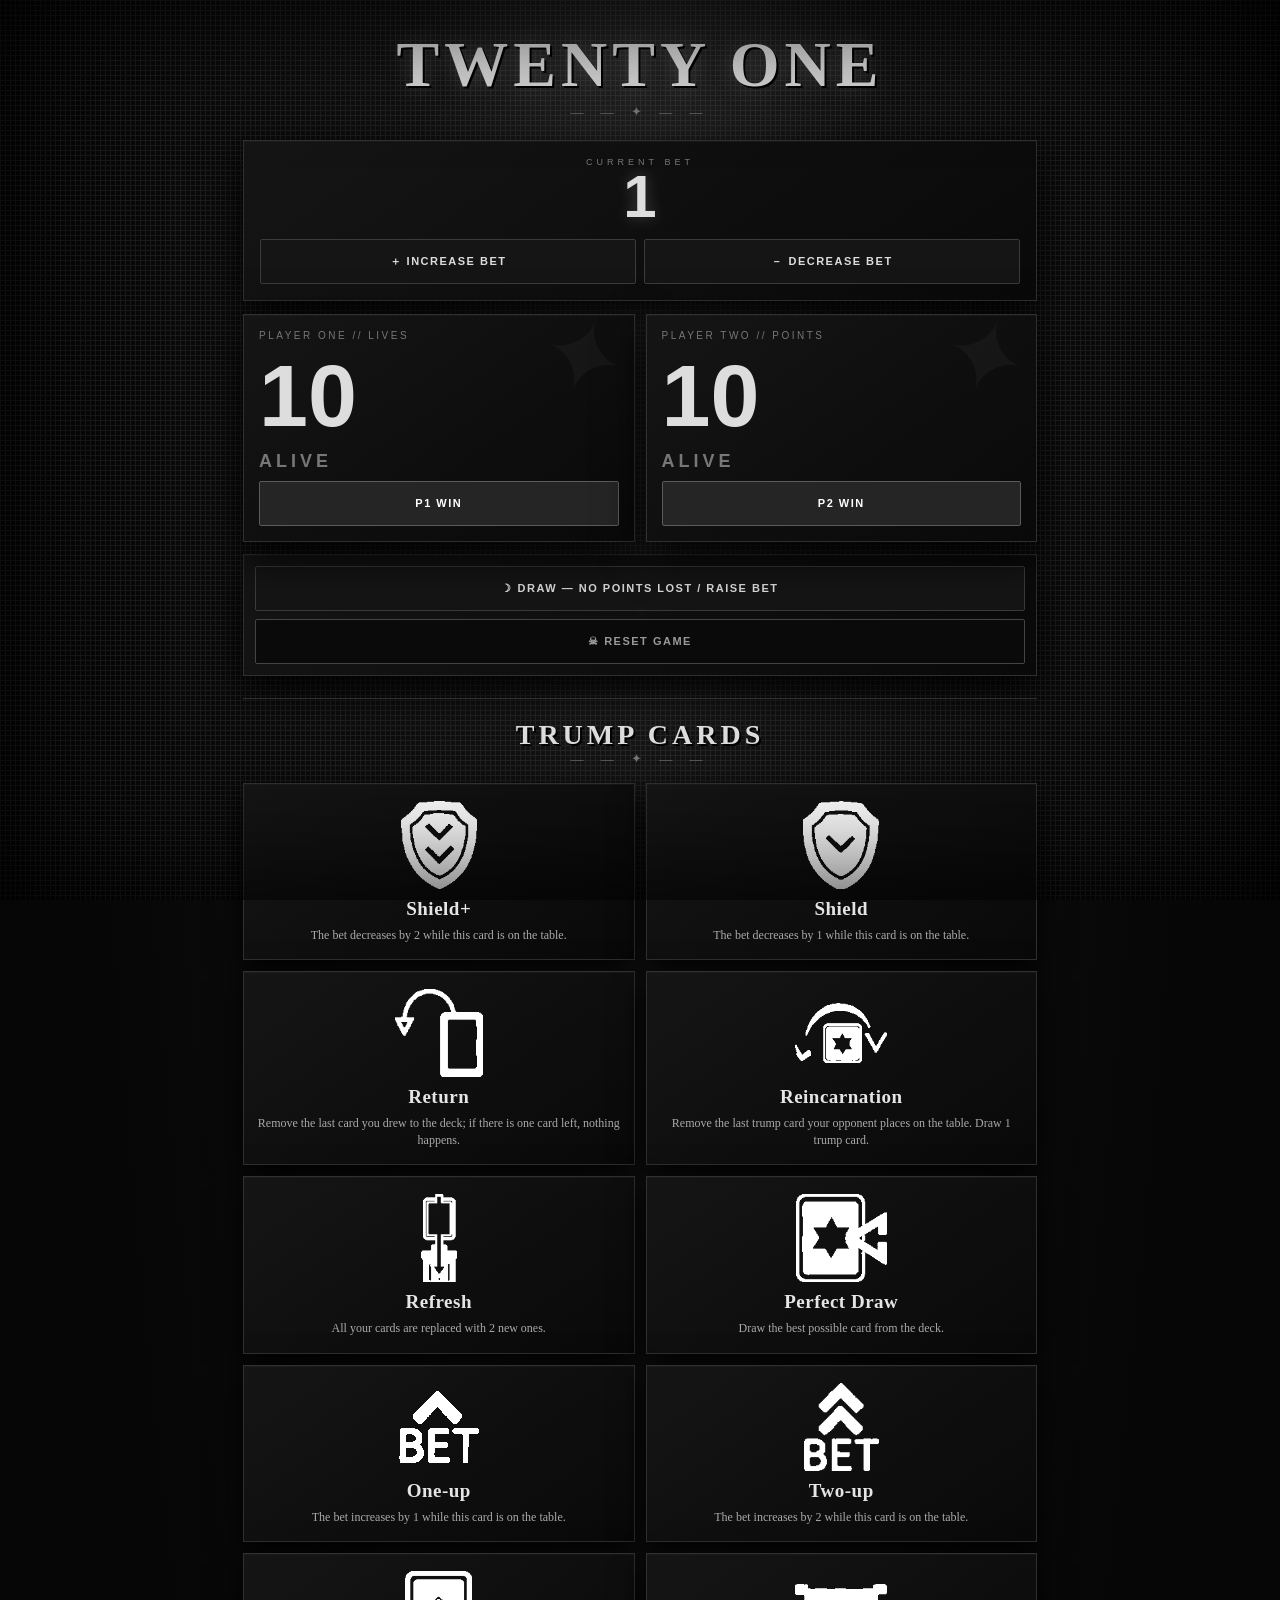
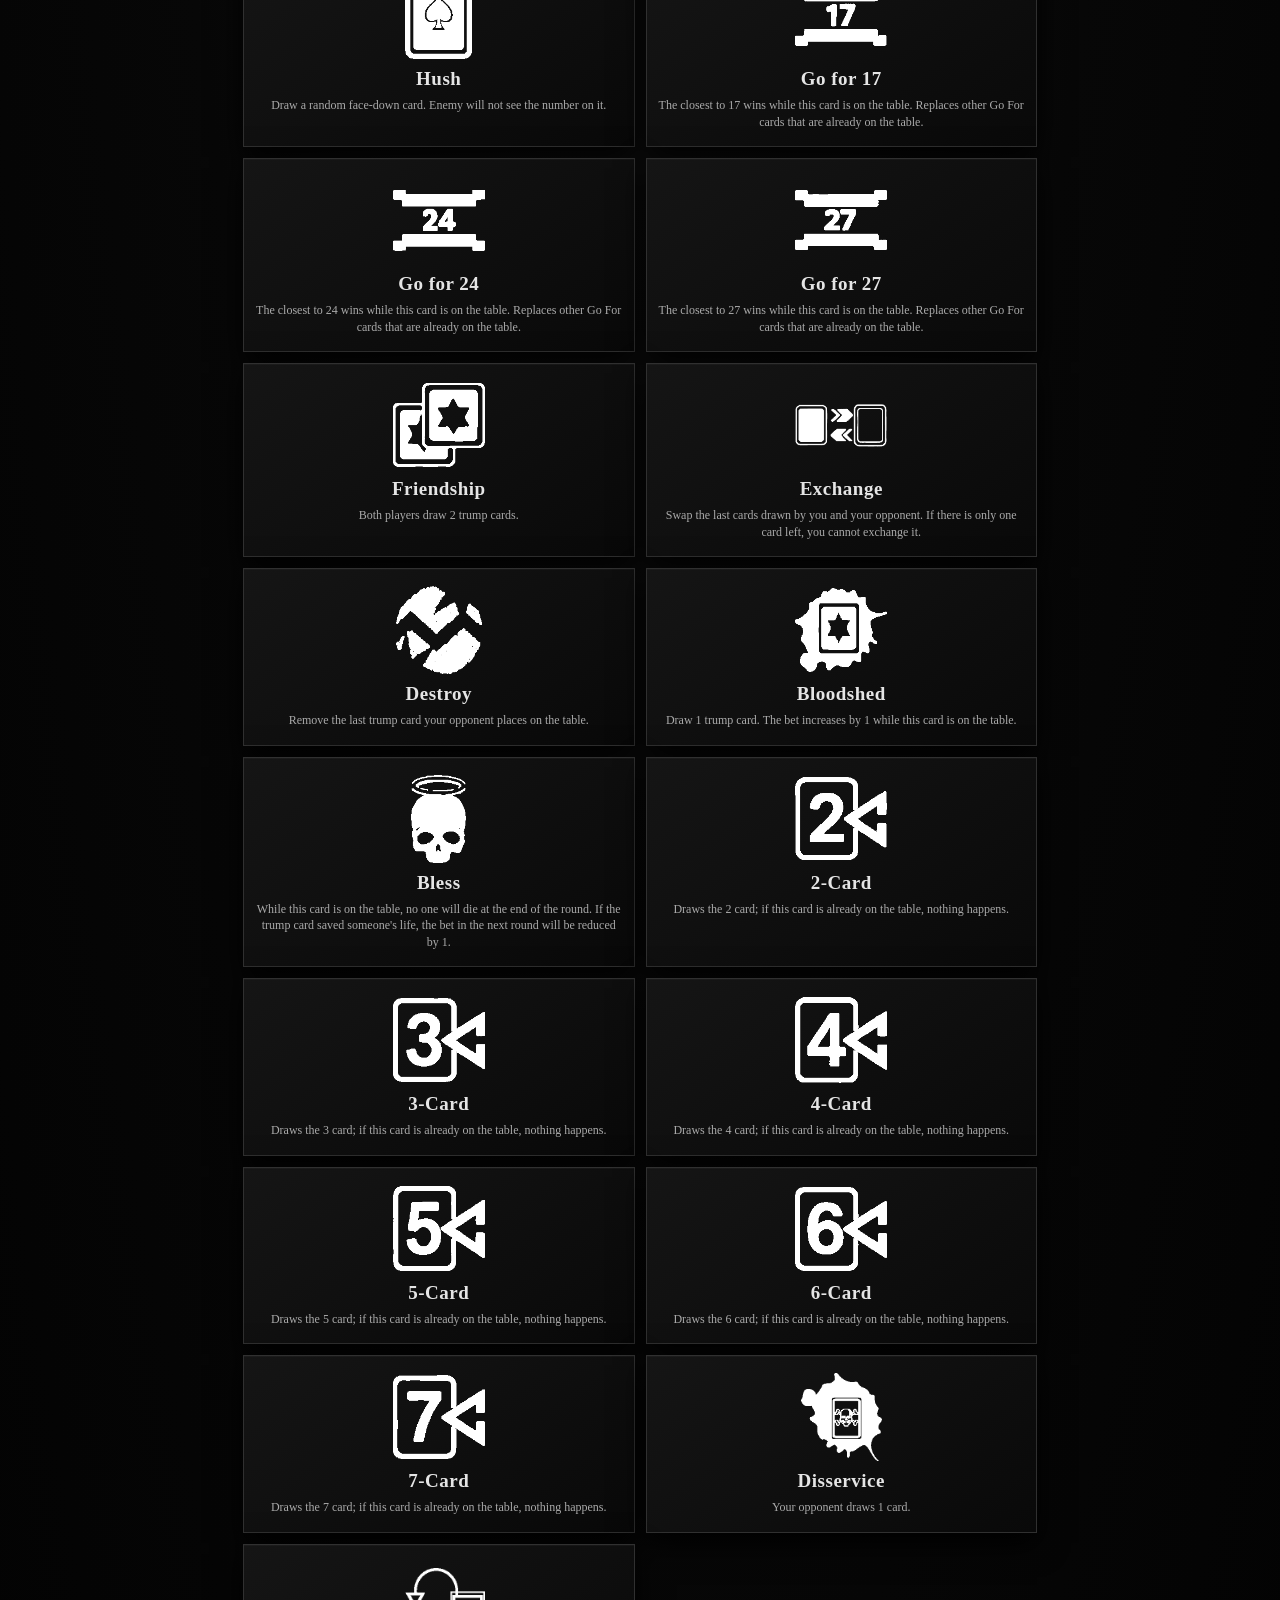
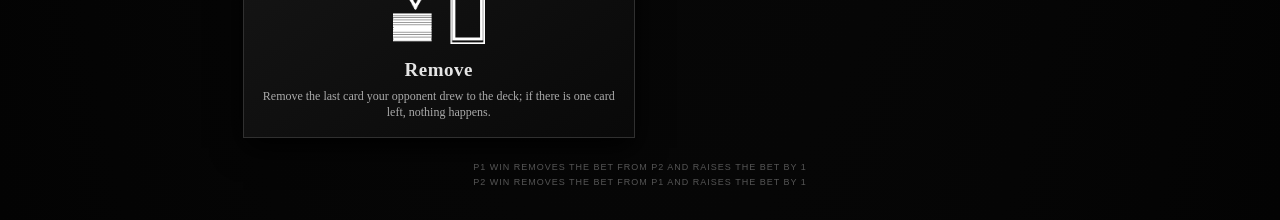
==== twenty-one/index.html @ 905599dc "Add Twenty One counter" ====
<!doctype html>
<html lang="en">
<head>
<meta charset="utf-8">
<meta name="viewport" content="width=device-width,initial-scale=1,maximum-scale=1,user-scalable=no">
<meta name="theme-color" content="#080808">
<title>TWENTY ONE — Gothic Counter</title>
<style>
:root{--bg:#050505;--panel:#101010;--text:#e4e4e4;--muted:#858585;--line:#303030}
*{box-sizing:border-box;-webkit-tap-highlight-color:transparent}
html,body{margin:0;min-height:100%;background:var(--bg);color:var(--text)}
body{font-family:Georgia,"Times New Roman",serif;background:radial-gradient(ellipse at 50% -15%,#292929 0%,#111 27%,#070707 62%,#030303 100%)}
body:before{content:"";position:fixed;inset:0;pointer-events:none;opacity:.075;background-image:linear-gradient(#fff 1px,transparent 1px),linear-gradient(90deg,#fff 1px,transparent 1px);background-size:5px 5px}
body:after{content:"";position:fixed;inset:0;pointer-events:none;box-shadow:inset 0 0 140px #000}
.app{position:relative;width:min(100%,820px);margin:auto;padding:20px 13px 30px}
header{text-align:center;margin:5px 0 20px}
h1{margin:8px 0 2px;font-size:clamp(34px,10vw,64px);font-weight:900;letter-spacing:5px;color:#ddd;text-shadow:2px 2px 0 #000,0 0 22px #aaa5}
.ornament{color:#777;letter-spacing:7px;font-size:13px}
.box,.card,.controls{background:linear-gradient(145deg,#151515,#090909);border:1px solid var(--line);box-shadow:0 14px 40px #000,inset 0 1px #ffffff08}
.betbox{padding:16px;margin-bottom:13px;text-align:center}
.label{font-family:Arial,sans-serif;font-size:9px;letter-spacing:4px;color:#777}
.bet{font-family:Arial,sans-serif;font-size:60px;line-height:1;font-weight:900;color:#ddd;text-shadow:0 0 16px #fff3}
.bet-controls{display:grid;grid-template-columns:1fr 1fr;gap:8px;margin-top:12px}
button{appearance:none;border:1px solid #3b3b3b;background:#151515;color:#ddd;min-height:45px;padding:11px 9px;border-radius:2px;font-family:Arial,sans-serif;font-size:11px;font-weight:800;letter-spacing:1.5px;box-shadow:inset 0 1px #fff08,0 4px 10px #000}
button:active{transform:translateY(1px);background:#292929}
.cards{display:grid;grid-template-columns:1fr 1fr;gap:11px}
.card{padding:15px;position:relative;overflow:hidden}
.card:before{content:"✦";position:absolute;right:8px;top:-16px;color:#444;font-size:100px;transform:rotate(18deg);opacity:.16}
.name{font-family:Arial,sans-serif;font-size:10px;letter-spacing:2.5px;color:#777}
.points{font-family:Arial,sans-serif;font-size:clamp(50px,16vw,88px);line-height:.95;font-weight:900;margin:13px 0;color:#ddd}
.status{height:30px;font-family:Arial,sans-serif;font-size:18px;font-weight:900;letter-spacing:4px;color:#777}
.dead{border-color:#555;background:linear-gradient(145deg,#181818,#050505)}
.dead .points{color:#777;text-decoration:line-through}
.dead .status{color:#aaa}
.won{border-color:#999;box-shadow:0 0 24px #fff2,inset 0 1px #fff2}
.won .status{color:#eee;text-shadow:0 0 10px #fff8}
.actions{display:block}
.win{width:100%;background:#252525;border-color:#5b5b5b;color:#fff}
.controls{margin-top:12px;padding:11px;display:grid;gap:8px}
.full{width:100%}
.danger{background:#0a0a0a;color:#999;border-color:#444}
.hint{margin-top:14px;text-align:center;color:#555;font-family:Arial,sans-serif;font-size:9px;line-height:1.7;letter-spacing:1px;text-transform:uppercase}
@media(max-width:430px){.app{padding-left:9px;padding-right:9px}.card{padding:11px}.points{margin-top:11px}}

.trump-section{margin-top:22px;padding:16px 0 8px;border-top:1px solid #303030}
.trump-heading{text-align:center;margin:4px 0 16px}
.trump-heading h2{font-family:Georgia,"Times New Roman",serif;font-size:28px;letter-spacing:4px;margin:0;color:#ddd;text-shadow:2px 2px #000}
.trump-grid{display:grid;grid-template-columns:repeat(2,minmax(0,1fr));gap:11px}
.trump-card{background:linear-gradient(145deg,#151515,#090909);border:1px solid #303030;box-shadow:0 10px 28px #000,inset 0 1px #ffffff08;padding:15px 12px 16px;text-align:center;min-width:0}
.trump-icon{height:92px;display:flex;align-items:center;justify-content:center;margin-bottom:8px}
.trump-icon img{display:block;max-width:92px;max-height:88px;width:auto;height:auto;filter:none}
.trump-name{font-family:Georgia,"Times New Roman",serif;font-weight:900;font-size:19px;line-height:1.05;letter-spacing:.5px;color:#e5e5e5;margin-bottom:8px}
.trump-desc{font-family:Georgia,"Times New Roman",serif;font-size:12px;line-height:1.38;color:#aaa}
@media(max-width:430px){.trump-section{margin-top:18px}.trump-card{padding:12px 9px 14px}.trump-icon{height:78px}.trump-icon img{max-width:78px;max-height:74px}.trump-name{font-size:17px}.trump-desc{font-size:11px;line-height:1.35}}
</style>
</head>
<body>
<div class="app">
<header>
 <h1>TWENTY ONE</h1>
 <div class="ornament">— — ✦ — —</div>
</header>

<section class="box betbox">
 <div class="label">CURRENT BET</div>
 <div id="bet" class="bet">1</div>
 <div class="bet-controls">
  <button onclick="changeBet(1)">＋ INCREASE BET</button>
  <button onclick="changeBet(-1)">－ DECREASE BET</button>
 </div>
</section>

<section class="cards">
 <div id="p1card" class="card">
  <div class="name">PLAYER ONE // LIVES</div>
  <div id="p1" class="points">10</div>
  <div id="p1status" class="status">ALIVE</div>
  <div class="actions"><button class="win" onclick="win(1)">P1 WIN</button></div>
 </div>
 <div id="p2card" class="card">
  <div class="name">PLAYER TWO // POINTS</div>
  <div id="p2" class="points">10</div>
  <div id="p2status" class="status">ALIVE</div>
  <div class="actions"><button class="win" onclick="win(2)">P2 WIN</button></div>
 </div>
</section>

<section class="controls">
 <button class="full" onclick="draw()">☽ DRAW — NO POINTS LOST / RAISE BET</button>
 <button class="danger full" onclick="resetGame()">☠ RESET GAME</button>
</section>

<section class="trump-section">
 <div class="trump-heading"><h2>TRUMP CARDS</h2><div class="ornament">— — ✦ — —</div></div>
 <div class="trump-grid">
  <article class="trump-card"><div class="trump-icon"><img src="trump-icons/shieldplus.png" alt="Shield+ icon"></div><div class="trump-name">Shield+</div><div class="trump-desc">The bet decreases by 2 while this card is on the table.</div></article>
  <article class="trump-card"><div class="trump-icon"><img src="trump-icons/shield.png" alt="Shield icon"></div><div class="trump-name">Shield</div><div class="trump-desc">The bet decreases by 1 while this card is on the table.</div></article>
  <article class="trump-card"><div class="trump-icon"><img src="trump-icons/return.png" alt="Return icon"></div><div class="trump-name">Return</div><div class="trump-desc">Remove the last card you drew to the deck; if there is one card left, nothing happens.</div></article>
  <article class="trump-card"><div class="trump-icon"><img src="trump-icons/reincarnation.png" alt="Reincarnation icon"></div><div class="trump-name">Reincarnation</div><div class="trump-desc">Remove the last trump card your opponent places on the table. Draw 1 trump card.</div></article>
  <article class="trump-card"><div class="trump-icon"><img src="trump-icons/refresh.png" alt="Refresh icon"></div><div class="trump-name">Refresh</div><div class="trump-desc">All your cards are replaced with 2 new ones.</div></article>
  <article class="trump-card"><div class="trump-icon"><img src="trump-icons/perfect_draw.png" alt="Perfect Draw icon"></div><div class="trump-name">Perfect Draw</div><div class="trump-desc">Draw the best possible card from the deck.</div></article>
  <article class="trump-card"><div class="trump-icon"><img src="trump-icons/one_up.png" alt="One-up icon"></div><div class="trump-name">One-up</div><div class="trump-desc">The bet increases by 1 while this card is on the table.</div></article>
  <article class="trump-card"><div class="trump-icon"><img src="trump-icons/two_up.png" alt="Two-up icon"></div><div class="trump-name">Two-up</div><div class="trump-desc">The bet increases by 2 while this card is on the table.</div></article>
  <article class="trump-card"><div class="trump-icon"><img src="trump-icons/hush.png" alt="Hush icon"></div><div class="trump-name">Hush</div><div class="trump-desc">Draw a random face-down card. Enemy will not see the number on it.</div></article>
  <article class="trump-card"><div class="trump-icon"><img src="trump-icons/go_for_17.png" alt="Go for 17 icon"></div><div class="trump-name">Go for 17</div><div class="trump-desc">The closest to 17 wins while this card is on the table. Replaces other Go For cards that are already on the table.</div></article>
  <article class="trump-card"><div class="trump-icon"><img src="trump-icons/go_for_24.png" alt="Go for 24 icon"></div><div class="trump-name">Go for 24</div><div class="trump-desc">The closest to 24 wins while this card is on the table. Replaces other Go For cards that are already on the table.</div></article>
  <article class="trump-card"><div class="trump-icon"><img src="trump-icons/go_for_27.png" alt="Go for 27 icon"></div><div class="trump-name">Go for 27</div><div class="trump-desc">The closest to 27 wins while this card is on the table. Replaces other Go For cards that are already on the table.</div></article>
  <article class="trump-card"><div class="trump-icon"><img src="trump-icons/friendship.png" alt="Friendship icon"></div><div class="trump-name">Friendship</div><div class="trump-desc">Both players draw 2 trump cards.</div></article>
  <article class="trump-card"><div class="trump-icon"><img src="trump-icons/exchange.png" alt="Exchange icon"></div><div class="trump-name">Exchange</div><div class="trump-desc">Swap the last cards drawn by you and your opponent. If there is only one card left, you cannot exchange it.</div></article>
  <article class="trump-card"><div class="trump-icon"><img src="trump-icons/destroy.png" alt="Destroy icon"></div><div class="trump-name">Destroy</div><div class="trump-desc">Remove the last trump card your opponent places on the table.</div></article>
  <article class="trump-card"><div class="trump-icon"><img src="trump-icons/bloodshed.png" alt="Bloodshed icon"></div><div class="trump-name">Bloodshed</div><div class="trump-desc">Draw 1 trump card. The bet increases by 1 while this card is on the table.</div></article>
  <article class="trump-card"><div class="trump-icon"><img src="trump-icons/bless.png" alt="Bless icon"></div><div class="trump-name">Bless</div><div class="trump-desc">While this card is on the table, no one will die at the end of the round. If the trump card saved someone's life, the bet in the next round will be reduced by 1.</div></article>
  <article class="trump-card"><div class="trump-icon"><img src="trump-icons/2_card.png" alt="2-Card icon"></div><div class="trump-name">2-Card</div><div class="trump-desc">Draws the 2 card; if this card is already on the table, nothing happens.</div></article>
  <article class="trump-card"><div class="trump-icon"><img src="trump-icons/3_card.png" alt="3-Card icon"></div><div class="trump-name">3-Card</div><div class="trump-desc">Draws the 3 card; if this card is already on the table, nothing happens.</div></article>
  <article class="trump-card"><div class="trump-icon"><img src="trump-icons/4_card.png" alt="4-Card icon"></div><div class="trump-name">4-Card</div><div class="trump-desc">Draws the 4 card; if this card is already on the table, nothing happens.</div></article>
  <article class="trump-card"><div class="trump-icon"><img src="trump-icons/5_card.png" alt="5-Card icon"></div><div class="trump-name">5-Card</div><div class="trump-desc">Draws the 5 card; if this card is already on the table, nothing happens.</div></article>
  <article class="trump-card"><div class="trump-icon"><img src="trump-icons/6_card.png" alt="6-Card icon"></div><div class="trump-name">6-Card</div><div class="trump-desc">Draws the 6 card; if this card is already on the table, nothing happens.</div></article>
  <article class="trump-card"><div class="trump-icon"><img src="trump-icons/7_card.png" alt="7-Card icon"></div><div class="trump-name">7-Card</div><div class="trump-desc">Draws the 7 card; if this card is already on the table, nothing happens.</div></article>
  <article class="trump-card"><div class="trump-icon"><img src="trump-icons/disservice.png" alt="Disservice icon"></div><div class="trump-name">Disservice</div><div class="trump-desc">Your opponent draws 1 card.</div></article>
  <article class="trump-card"><div class="trump-icon"><img src="trump-icons/remove.png" alt="Remove icon"></div><div class="trump-name">Remove</div><div class="trump-desc">Remove the last card your opponent drew to the deck; if there is one card left, nothing happens.</div></article>
 </div>
</section>

<div class="hint">
 P1 WIN removes the bet from P2 and raises the bet by 1<br>
 P2 WIN removes the bet from P1 and raises the bet by 1
</div>
</div>

<script>
const DEFAULT={bet:1,p1:10,p2:10};
let s=JSON.parse(localStorage.getItem("twentyOneState")||"null")||{...DEFAULT};

function save(){localStorage.setItem("twentyOneState",JSON.stringify(s));render()}

function render(){
 document.getElementById("bet").textContent=s.bet;
 document.getElementById("p1").textContent=s.p1;
 document.getElementById("p2").textContent=s.p2;
 const p1dead=s.p1<=0,p2dead=s.p2<=0;
 p1card.classList.toggle("dead",p1dead);
 p2card.classList.toggle("dead",p2dead);
 p1card.classList.toggle("won",p2dead&&!p1dead);
 p2card.classList.toggle("won",p1dead&&!p2dead);
 p1status.textContent=p1dead?"DEAD":(p2dead?"WON":"ALIVE");
 p2status.textContent=p2dead?"DEAD":(p1dead?"WON":"ALIVE");
}

function changeBet(n){s.bet=Math.max(0,s.bet+n);save()}

function win(player){
 if(s.p1<=0||s.p2<=0)return;
 const bet=s.bet;
 if(player===1){
   s.p2=Math.max(0,s.p2-bet);
   s.p1+=bet;
 }else{
   s.p1=Math.max(0,s.p1-bet);
   s.p2+=bet;
 }
 s.bet+=1;
 save();
}

function newRound(){
 s.p1=10;s.p2=10;s.bet+=1;save();
}

function draw(){
 if(s.p1<=0||s.p2<=0)return;
 s.bet+=1;
 save();
}

function resetGame(){s={...DEFAULT};save()}
let wakeLock = null;

async function keepScreenAwake(){
  if(!("wakeLock" in navigator)) return;
  try{
    wakeLock = await navigator.wakeLock.request("screen");
  }catch(e){}
}

document.addEventListener("visibilitychange", ()=>{
  if(document.visibilityState === "visible") keepScreenAwake();
});

window.addEventListener("load", keepScreenAwake);

render();
</script>
</body>
</html>
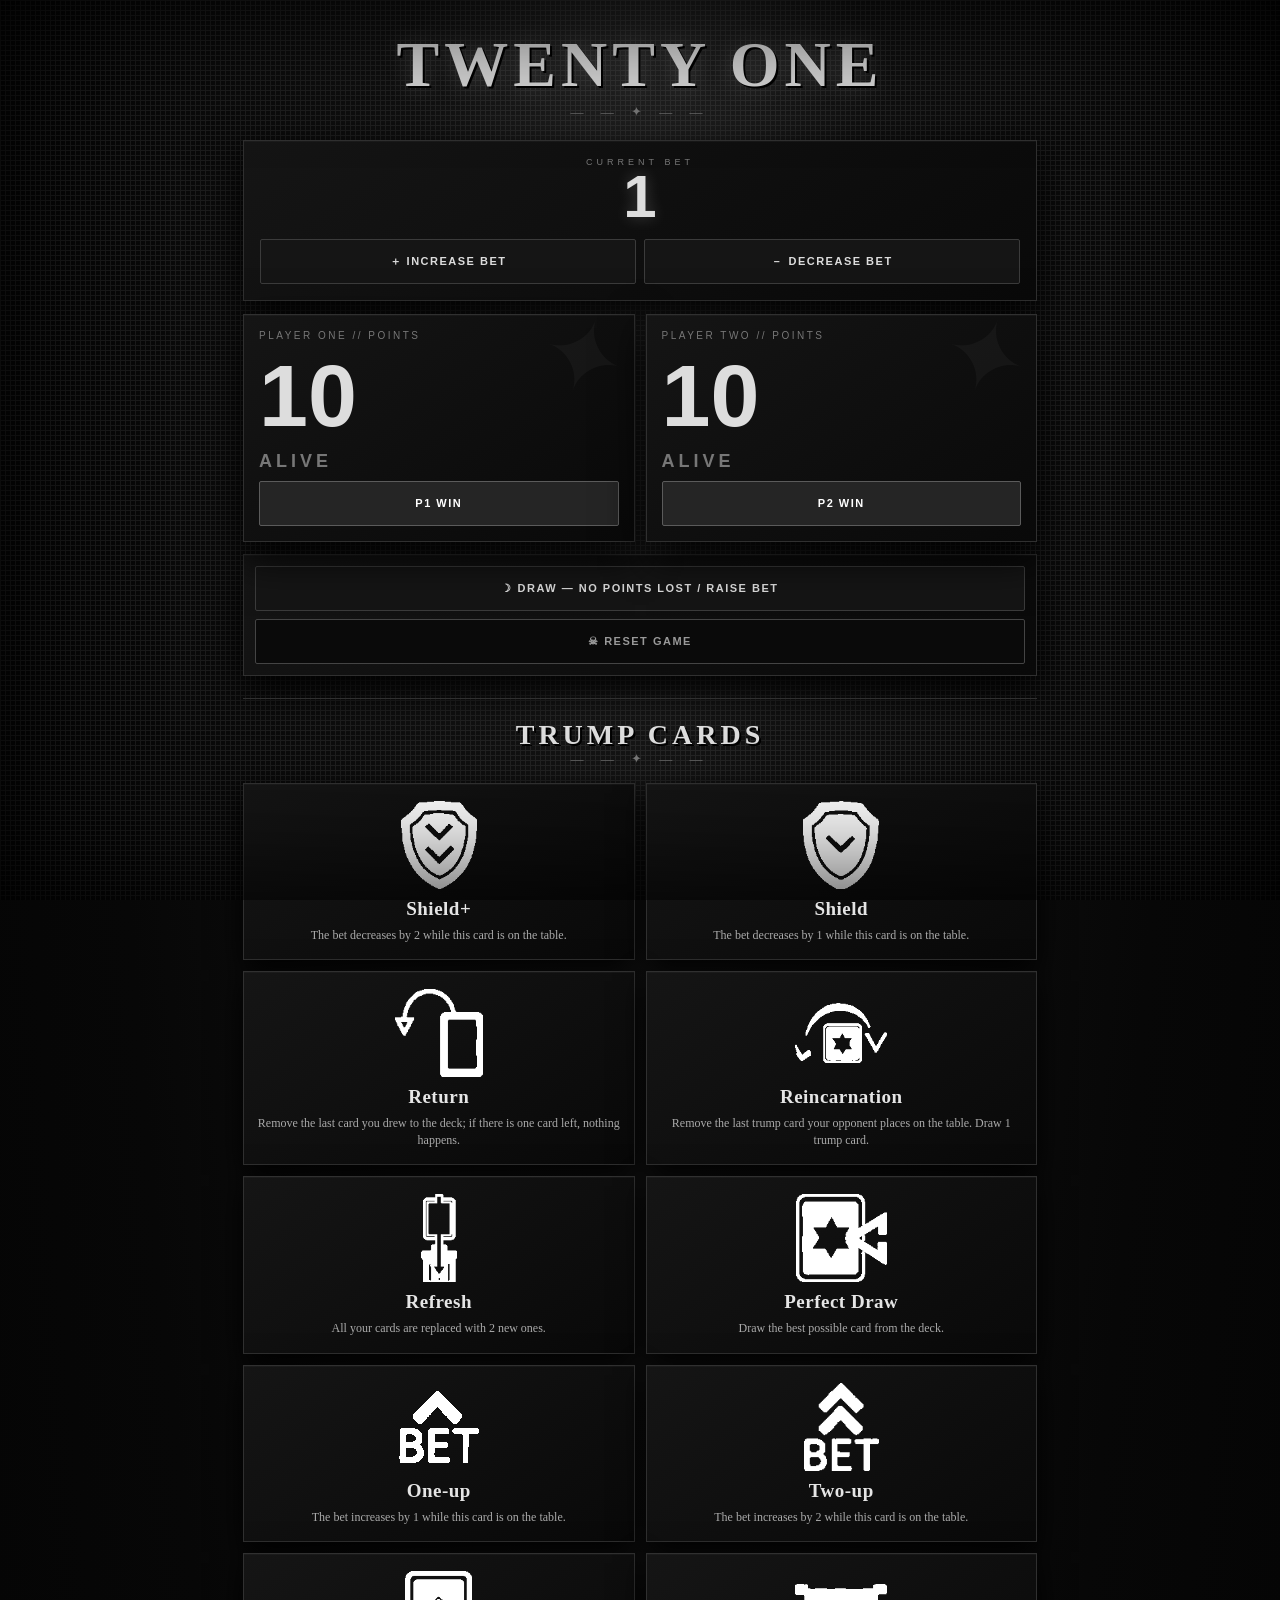
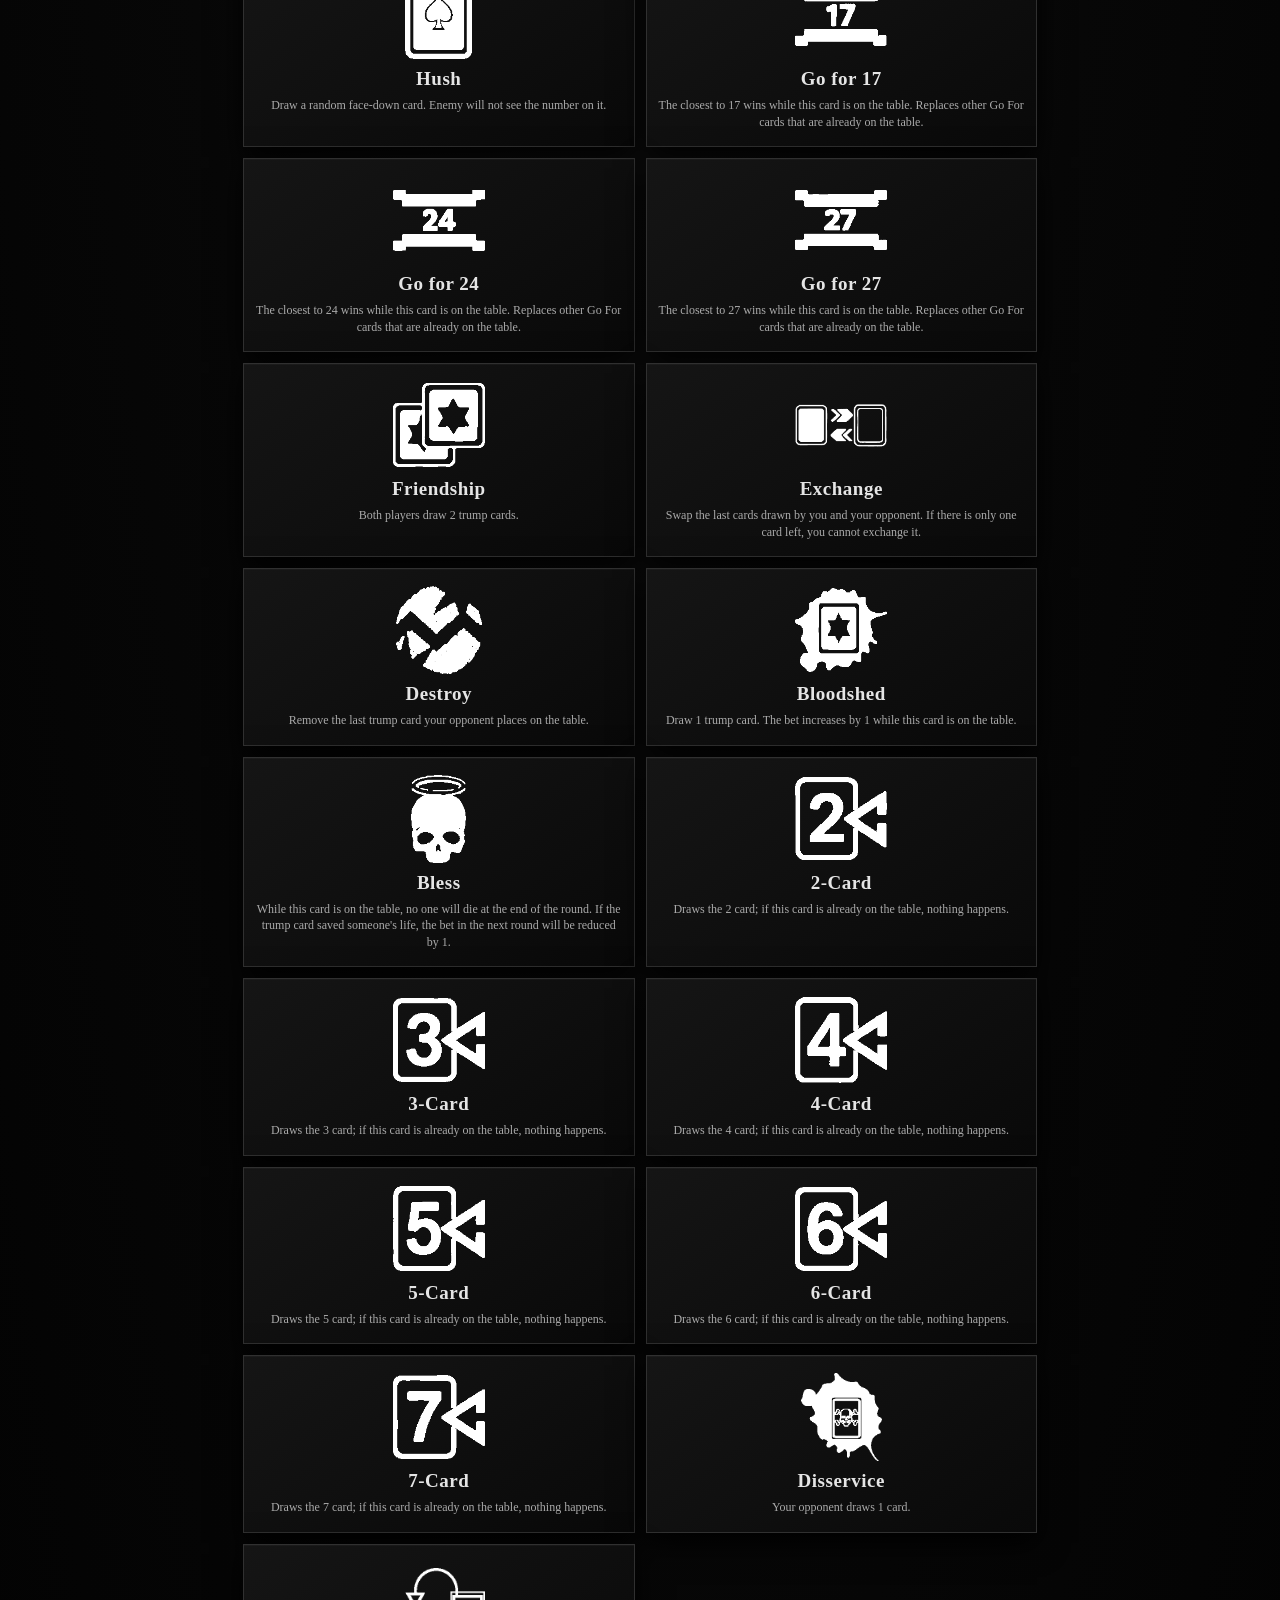
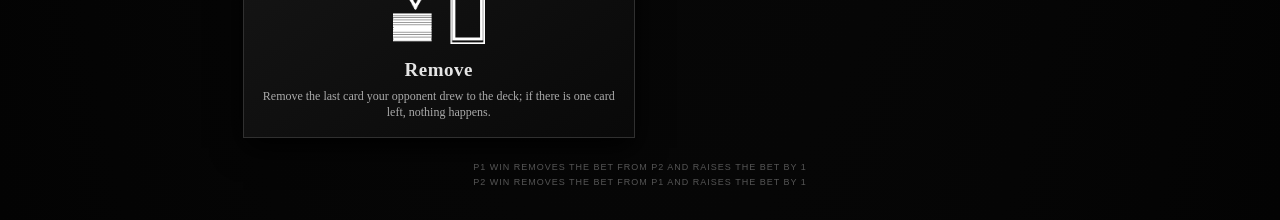
==== commit 4c74c6c7: "Change PLAYER ONE label from 'LIVES' to 'POINTS'" ====
--- a/twenty-one/index.html
+++ b/twenty-one/index.html
@@ -72,7 +72,7 @@
 
 <section class="cards">
  <div id="p1card" class="card">
-  <div class="name">PLAYER ONE // LIVES</div>
+  <div class="name">PLAYER ONE // POINTS</div>
   <div id="p1" class="points">10</div>
   <div id="p1status" class="status">ALIVE</div>
   <div class="actions"><button class="win" onclick="win(1)">P1 WIN</button></div>
